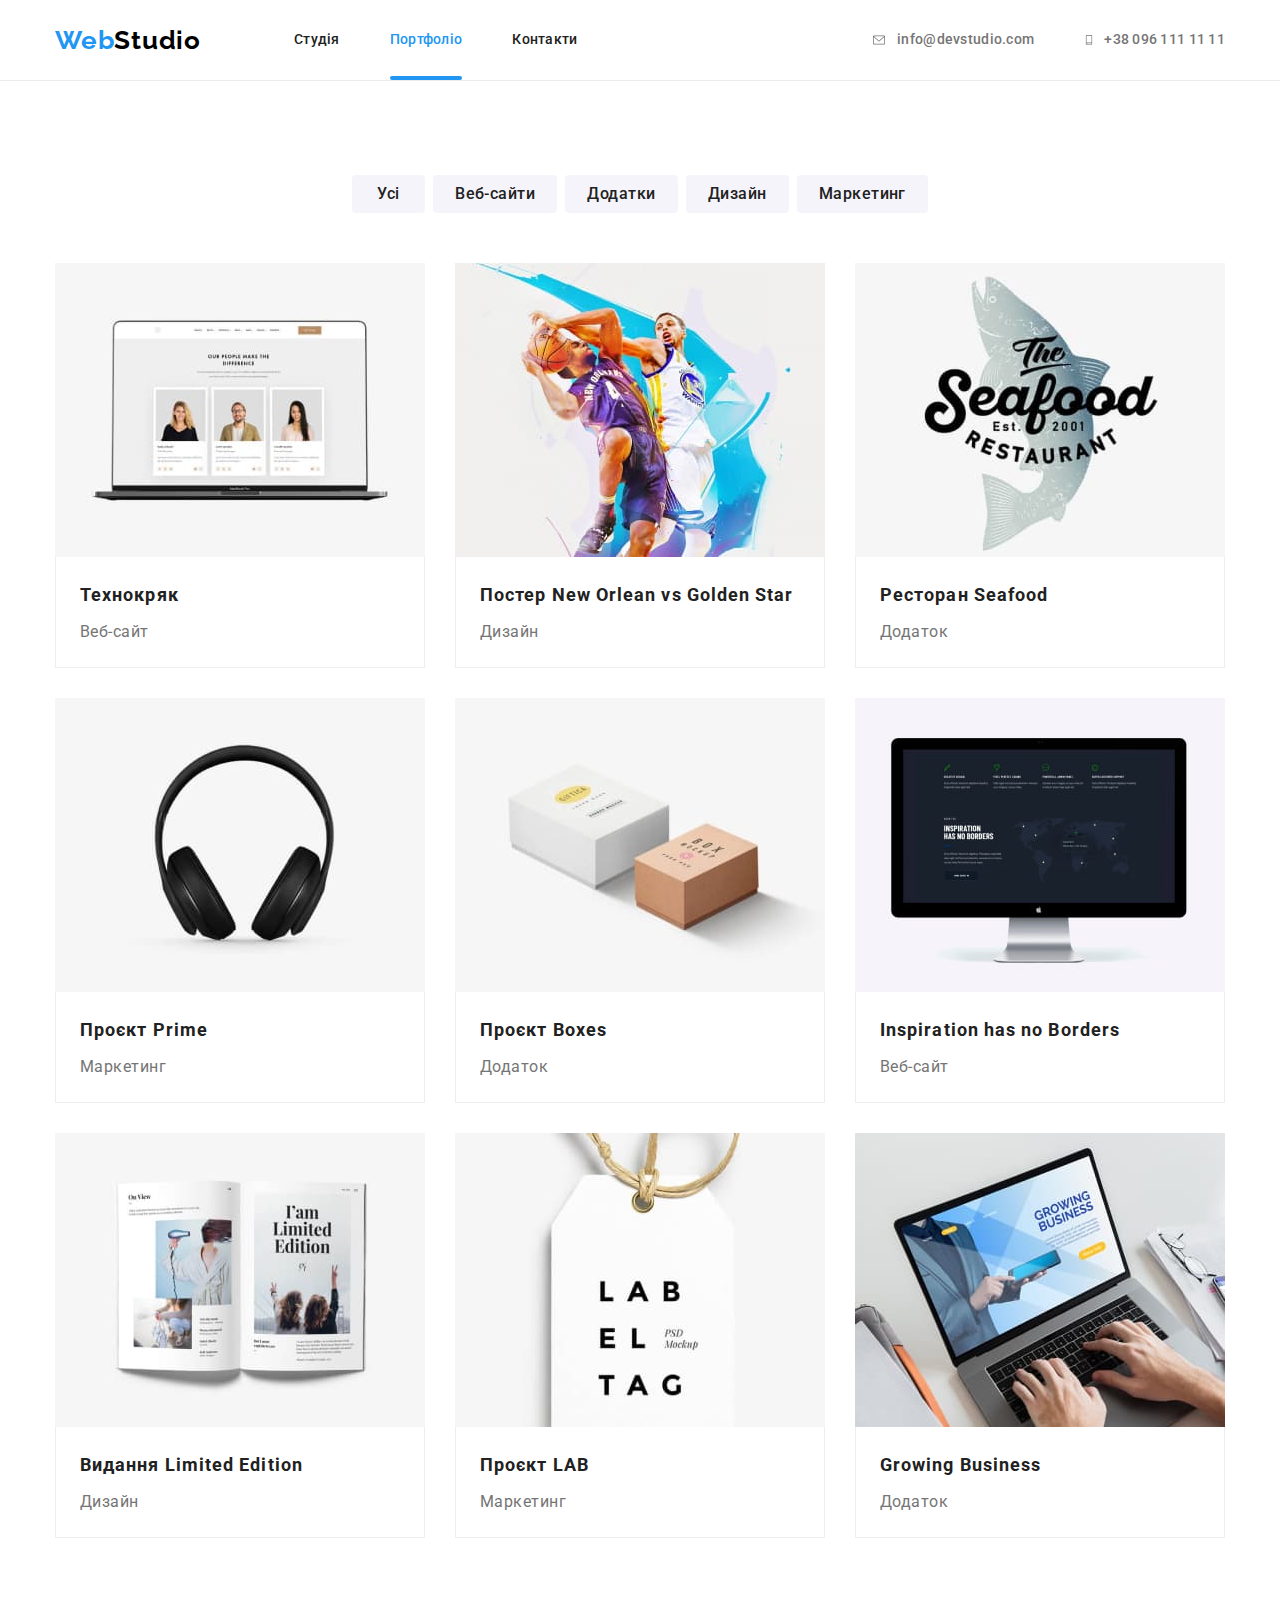
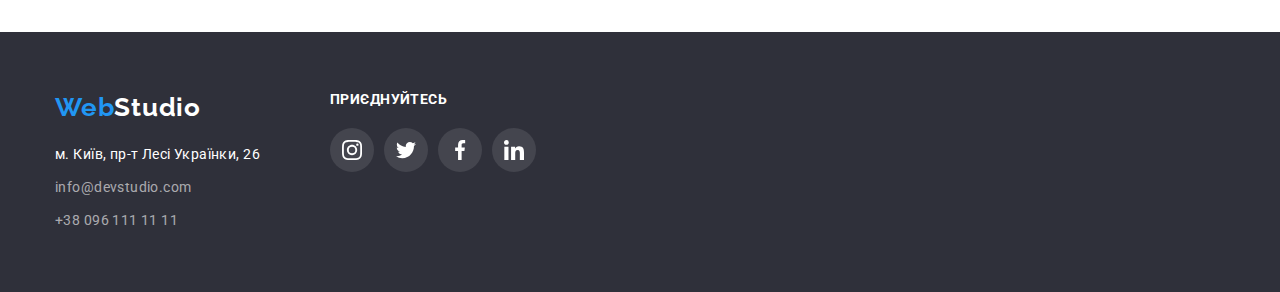
==== portfolio.html @ 46ca6dd7 "primary" ====
<!DOCTYPE html>
<html lang="uk">
<head>
    <meta charset="UTF-8">
    <meta http-equiv="X-UA-Compatible" content="IE=edge">
    <meta name="viewport" content="width=device-width, initial-scale=1.0">
    <title>Web Studio (Version 2.1)</title>
    <link rel="stylesheet" href="https://cdnjs.cloudflare.com/ajax/libs/modern-normalize/1.1.0/modern-normalize.min.css">

    <link rel="preconnect" href="https://fonts.googleapis.com">
    <link rel="preconnect" href="https://fonts.gstatic.com" crossorigin>
    <link href="https://fonts.googleapis.com/css2?family=Raleway:wght@700&family=Roboto:wght@400;500;700;900&display=swap"
    rel="stylesheet">
    <link rel="stylesheet" href="./css/styles.css">
</head>
<body>
    <header class="header">
       <div class="main-nav container">
        <nav class="sub-nav">
            <a class="logo link" href="./index.html">Web<span class="logo-header">Studio</span></a>
            <ul class="site-nav list">
                <li class="item"><a class="link act" href="./index.html">Студія</a></li>
                <li class="item"><a class="link current act" href="./portfolio.html">Портфоліо</a></li>
                <li class="item"><a class="link act" href="">Контакти</a></li>
            </ul>
        </nav>
        <ul class="header-contacts list">
            <li class="item">
                <a class="link act" href="mailto:info@devstudio.com">
                    <svg class="contacts-icon" aria-label="Електронна пошта" width="16" height="12">
                        <use href="./images/icons.svg#icon-envelope"></use>
                    </svg>
                     <span>info@devstudio.com</span></a></li>
            <li class="item">
                <a class="link act" href="tel:+380961111111">
                    <svg class="contacts-icon" aria-label="Номер телефону" width="10" height="16">
                        <use href="./images/icons.svg#icon-smartphone"></use>
                    </svg>
                    <span>+38 096 111 11 11</span></a></li>
        </ul>
       </div>
    </header>
    <main>
        <section class="works section">
            <div class="container">
                <h1 class="visually-hidden">Наші роботи</h1>
                <ul class="works-btns list">
                    <li class="item"><button class="btn current" type="button">Усі</button></li>
                    <li class="item"><button class="btn" type="button">Веб-сайти</button></li>
                    <li class="item"><button class="btn" type="button">Додатки</button></li>
                    <li class="item"><button class="btn" type="button">Дизайн</button></li>
                    <li class="item"><button class="btn" type="button">Маркетинг</button></li>
                </ul>
                <ul class="works-list list">
                    <li class="elem">
                        <a class="link" href="">
                            <div class="work-thumb">
                                <img src="./images/portf1.jpg" alt="Сайт Технокряк на ноутбуці" width="370" height="294">
                                <p class="work-overlay-text">Ресурс пропонує комплексні пропозиції з різним рівнем функціоналу та сервісів. Все це дозволить відвідувачу отримати
                                вичерпні відомості про компанію чи приватну особу.</p>
                            </div>
                            <div class="item">
                                <h2 class="work-name">Технокряк</h2>
                                <p class="work-descr">Веб-сайт</p>
                            </div>
                        </a>
                    </li>
                    <li class="elem">
                        <a class="link" href="">
                            <div class="work-thumb">
                                <img src="./images/portf2.jpg" alt="Два баскетболіста з м'ячем" width="370" height="294">
                                <p class="work-overlay-text">Ресурс пропонує комплексні пропозиції з різним рівнем функціоналу та сервісів. Все це
                                дозволить відвідувачу отримати вичерпні відомості про компанію чи приватну особу.</p>
                            </div>
                            <div class="item">
                                <h2 class="work-name">Постер New Orlean vs Golden Star</h2>
                                <p class="work-descr">Дизайн</p>
                            </div>
                        </a>
                    </li>
                    <li class="elem">
                        <a class="link" href="">
                            <div class="work-thumb">
                                <img src="./images/portf3.jpg" alt="Логотип ресторану Seafood" width="370" height="294">
                                <p class="work-overlay-text">Ресурс пропонує комплексні пропозиції з різним рівнем функціоналу та сервісів. Все це
                                    дозволить відвідувачу отримати вичерпні відомості про компанію чи приватну особу.</p>
                            </div>
                            <div class="item">
                                <h2 class="work-name">Ресторан Seafood</h2>
                                <p class="work-descr">Додаток</p>
                            </div>
                        </a>
                    </li>
                    <li class="elem">
                        <a class="link" href="">
                            <div class="work-thumb">
                                <img src="./images/portf4.jpg" alt="Навушники" width="370" height="294">
                                <p class="work-overlay-text">Ресурс пропонує комплексні пропозиції з різним рівнем функціоналу та сервісів. Все це
                                    дозволить відвідувачу отримати вичерпні відомості про компанію чи приватну особу.</p>
                            </div>        
                            <div class="item">
                                <h2 class="work-name">Проєкт Prime</h2>
                                <p class="work-descr">Маркетинг</p>
                            </div>
                        </a>
                    </li>
                    <li class="elem">
                        <a class="link" href="">
                            <div class="work-thumb">
                                <img src="./images/portf5.jpg" alt="Біла та світлокоричнева коробки" width="370" height="294">
                                <p class="work-overlay-text">Ресурс пропонує комплексні пропозиції з різним рівнем функціоналу та сервісів. Все це
                                    дозволить відвідувачу отримати вичерпні відомості про компанію чи приватну особу.</p>
                            </div>
                            <div class="item">
                                <h2 class="work-name">Проєкт Boxes</h2>
                                <p class="work-descr">Додаток</p>
                            </div>
                        </a>
                    </li>
                    <li class="elem">
                        <a class="link" href="">
                            <div class="work-thumb">
                                <img src="./images/portf6.jpg" alt="Сайт Inspiration has no Borders на моніторі" width="370" height="294">
                                <p class="work-overlay-text">Ресурс пропонує комплексні пропозиції з різним рівнем функціоналу та сервісів. Все це
                                    дозволить відвідувачу отримати вичерпні відомості про компанію чи приватну особу.</p>
                            </div>
                            <div class="item">
                                <h2 class="work-name">Inspiration has no Borders</h2>
                                <p class="work-descr">Веб-сайт</p>
                            </div>
                        </a>
                    </li>
                    <li class="elem">
                        <a class="link" href="">
                            <div class="work-thumb">
                                <img src="./images/portf7.jpg" alt="Видання Limited Edition" width="370" height="294">
                                <p class="work-overlay-text">Ресурс пропонує комплексні пропозиції з різним рівнем функціоналу та сервісів. Все це
                                    дозволить відвідувачу отримати вичерпні відомості про компанію чи приватну особу.</p>
                            </div>
                            <div class="item">
                                <h2 class="work-name">Видання Limited Edition</h2>
                                <p class="work-descr">Дизайн</p>
                            </div>
                        </a>
                    </li>
                    <li class="elem">
                        <a class="link" href="">
                            <div class="work-thumb">
                                <img src="./images/portf8.jpg" alt="Проєкт LAB" width="370" height="294">
                                <p class="work-overlay-text">Ресурс пропонує комплексні пропозиції з різним рівнем функціоналу та сервісів. Все це
                                    дозволить відвідувачу отримати вичерпні відомості про компанію чи приватну особу.</p>
                            </div>
                            <div class="item">
                                <h2 class="work-name">Проєкт LAB</h2>
                                <p class="work-descr">Маркетинг</p>
                            </div>
                        </a>
                    </li>
                    <li class="elem">
                        <a class="link" href="">
                            <div class="work-thumb">
                                <img src="./images/portf9.jpg" alt="Руки на клавіатурі ноутбука" width="370" height="294">
                                <p class="work-overlay-text">Ресурс пропонує комплексні пропозиції з різним рівнем функціоналу та сервісів. Все це
                                    дозволить відвідувачу отримати вичерпні відомості про компанію чи приватну особу.</p>
                            </div>
                            <div class="item">
                                <h2 class="work-name">Growing Business</h2>
                                <p class="work-descr">Додаток</p>
                            </div>
                        </a>
                    </li>
                </ul>
            </div>
        </section>
    </main>
    
    <footer class="footer">
        <div class="footer-main container">
            <div class="address-block">
                <a class="footer-logo logo link" href="./index.html">Web<span class="logo-footer">Studio</span></a>
                <address>
                    <ul class="footer-list list">
                        <li class="item"><a class="address link act" href="https://goo.gl/maps/8GFU1sr81HUxA8uv8" target="_blank"
                            rel="noreferrer noopener nofollower">
                            м. Київ, пр-т Лесі Українки, 26</a></li>
                        <li class="item"><a class="footer-contacts link act" href="mailto:info@devstudio.com">info@devstudio.com</a></li>
                        <li class="item"><a class="footer-contacts link act" href="tel:+380961111111">+38 096 111 11 11</a></li>
                    </ul>
                </address>
            </div>
            <div class="soc-block">
                <p class="text">Приєднуйтесь</p>
                <ul class="footer-soc-list list">
                    <li class="footer-soc-items">
                        <a href="" class="footer-soc-link link">
                            <svg class="footer-soc-icon" width="20" height="20">
                                <use href="./images/icons.svg#icon-instagram"></use>
                            </svg>
                        </a>
                    </li>
                    <li class="footer-soc-items">
                        <a href="" class="footer-soc-link link">
                            <svg class="footer-soc-icon" width="20" height="20">
                                <use href="./images/icons.svg#icon-twitter"></use>
                            </svg>
                        </a>
                    </li>
                    <li class="footer-soc-items">
                        <a href="#" class="footer-soc-link link">
                            <svg class="footer-soc-icon" width="20" height="20">
                                <use href="./images/icons.svg#icon-facebook"></use>
                            </svg>
                        </a>
                    </li>
                    <li class="footer-soc-items">
                        <a href="" class="footer-soc-link link">
                            <svg class="footer-soc-icon" width="20" height="20">
                                <use href="./images/icons.svg#icon-linkedin"></use>
                            </svg>
                        </a>
                    </li>
                </ul>


            </div>
        </div>
    </footer> 
    
</body>
</html>
---- css/styles.css ----
:root {
    --primary-text-color: #757575;
    --title-text-color: #212121;
    --accent-color: #2196F3;
    --footer-text-color: rgba(255, 255, 255, 0.6);
    --dark-text-color: #000000;
    --light-text-color:#ffffff;
    --primary-bgd-color:#ffffff;
    --secondary-bgd-color:#2F303A;
    --additional-bgd-color:#F5F4FA;
    --active-bgd-color:#188CE8;
    --primary-icon-color: #AFB1B8;

    
    --team-shadow:0px 1px 3px rgba(0, 0, 0, 0.12), 0px 1px 1px rgba(0, 0, 0, 0.14), 0px 2px 1px rgba(0, 0, 0, 0.2);
    --works-shadow:0px 1px 1px rgba(0, 0, 0, 0.12), 0px 4px 4px rgba(0, 0, 0, 0.06), 1px 4px 6px rgba(0, 0, 0, 0.16);
    --workbtns-shadow: 0px 3px 1px rgba(0, 0, 0, 0.1), 0px 1px 2px rgba(0, 0, 0, 0.08), 0px 2px 2px rgba(0, 0, 0, 0.12);
    border-radius: 4px;
    
    --light-border-color:#EEEEEE;
    --header-border-color:#ECECEC;

    --primary-cubic-bezier : cubic-bezier(0.4, 0, 0.2, 1);

    } 


body {
    color: var(--primary-text-color) ;
    transition-;
    font-family: 'Roboto', 'Helvetica', sans-serif;
    font-size: 14px;
    letter-spacing: 0.03em;
    background-color: var(--primary-bgd-color);
}

p,
h1,
h2,
h3,
h4,
h5,
h6 {
    margin: 0;
}

ul {
    margin: 0;
    padding: 0;
}

img {
    display: block;
    max-width: 100%;
    height: auto;
}

.link {
    text-decoration: none;
}

.btn {
    display: inline-block;
    border: 1px solid transparent; 
    border-radius: 4px;

    font-family: inherit;
    cursor: pointer;
} 

.list {
    list-style: none;
} 

.container {
    width: 1200px;
    padding-left: 15px;
    padding-right: 15px;
    margin-left: auto;
    margin-right: auto;
}

/* Header */
.header {
    border-bottom: 1px solid var(--header-border-color);
}

.main-nav {
    display: flex;
    align-items: center;
}  

.sub-nav {
    display: flex;
    align-items: center;

}

.logo {
    margin-right: 93px;

    font-family: 'Raleway', sans-serif;
    color: var(--accent-color);
    font-weight: 700;
    font-size: 26px;
    line-height: 1.19;
    letter-spacing: 0.03em;
}

.logo-header {
    color: var(--dark-text-color);
}

.site-nav {
    display: flex;
} 

.site-nav .item + .item{
    margin-left: 50px;
}


.site-nav .link {
    display: block;
    padding-top: 32px;
    padding-bottom: 32px;
    
    color: var(--title-text-color);
    font-weight: 500;
    font-size: 14px;
    line-height: 1.14;
    letter-spacing: 0.02em;
}

 .link.current {
    position: relative;
    color: var(--accent-color);
} 

.link.current::after {
    position: absolute;
    bottom:0;
    left: 0;
    width: 100%;
    height: 4px;
    content: "";
    
    background-color: var(--accent-color) ;
    border-radius: 2px;
}

.link.act {
    transition: color 250ms var(--primary-cubic-bezier);
}

.link.act:hover,
.link.act:focus {
    color: var(--accent-color);
}

.header-contacts {
    display: flex;
    align-items: center;
    margin-left: auto;
}

/* .header-contacts .item {
    display: flex;
    align-items: center;
    justify-content: center;
} */


.header-contacts .item + .item {
    margin-left: 50px;
}

.header-contacts .link {
    display: flex;
    align-items:center ;
    padding-top: 32px;
    padding-bottom: 32px;

    color: var(--primary-text-color);
    font-weight: 500;
    font-size: 14px;
    line-height: 1.14;
    letter-spacing: 0.02em;
}

.contacts-icon {
    fill: currentColor;
    margin-right: 10px;
}


/* Hero */
.hero {
    background-color: #C4C4C4;
    text-align: center;
    padding: 200px 0;

    background-image: linear-gradient(rgba(47, 48, 58, 0.4), rgba(47, 48, 58, 0.4)) , url(../images/herobgd.jpg);
    background-repeat: no-repeat;
    background-position: center;
    background-size: cover;
}

.hero-title {
    margin: 0 auto 30px;
    width: 696px;
    
    color: var(--light-text-color);
    font-weight: 900;
    font-size: 44px;
    line-height: 1.36;
    letter-spacing: 0.06em;
    text-transform: uppercase;
}

.hero .btn {
    padding: 10px 24px;
    min-width: 200px;

    color: var(--light-text-color);
    font-weight: 700;
    font-size: 16px;
    line-height: 1.88;
    letter-spacing: 0.06em;
    background-color: var(--accent-color);
    border: none;

    transition: background-color 250ms var(--primary-cubic-bezier);
}

.hero .btn:hover,
.hero .btn:focus {
    background-color: var(--active-bgd-color);
}

/* Переваги */
.section {
    padding-top: 94px;
    padding-bottom: 94px;
}

.ourbenefits {
    padding-bottom: 0;
}

.visually-hidden {
    position: absolute;
    width: 1px;
    height: 1px;
    margin: -1px;
    border: 0;
    padding: 0;
    overflow: hidden;
}

.benefits {
    display: flex;
}

.benefits-bgd {
    display: flex;
    justify-content: center;
    align-items: center;
    width: 270px;
    height: 120px;
    margin-bottom: 30px;
    
    background-color: var(--additional-bgd-color);
}

.benefits .subtitle {
    margin-bottom: 10px;

    font-size: 14px;
    line-height: 1.14;
    letter-spacing: 0.03em;
    text-transform: uppercase;
    color: var(--title-text-color);
}

.benefits .text {
    font-size: 14px;
    line-height: 1.71;
    letter-spacing: 0.03em;
}

.benefits .item + .item {
    margin-left: 30px;
}

/* Чим займаємося */
.about-list {
    display: flex;
}

.about-list .item {
    width: calc((100% - 60px) / 3);
}

.about-list .item:not(:last-child) {
    margin-right: 30px;
}

.about .item {
    position: relative;
}

.about-text {
    position: absolute;
    bottom: 0;
    left: 0;
    width: 100%;
    height: 70px;
    display: flex;
    justify-content: center;
    align-items: center;
   
    text-transform: uppercase;
    font-weight: 700;
    line-height: 1.14;
    color:var(--light-text-color);
    background-color: rgba(47, 48, 58, 0.8);        
}

.title {
    margin-bottom: 50px;

    font-size: 36px;
    line-height: 1.16;
    text-align: center;
    letter-spacing: 0.03em;
    color: var(--title-text-color);
}

/* Наша команда */
.team {
    background-color: var(--additional-bgd-color);
}

.team-list .items {
    background-color: var(--primary-bgd-color);
}

.team-list {
    display: flex;
}

.team-list .items {
    max-width: 270px;
    width: calc((100% - 90px) / 4);
    box-shadow: var(--team-shadow);
    border-radius: 0px 0px 4px 4px;
    overflow: hidden;
}

.team-list .items:not(:last-child) {
    margin-right: 30px;
}

.team-list .item {
    font-size: 16px;
    line-height: 1.18;
    text-align: center;
    letter-spacing: 0.03em;
}

.team .mate {
    margin-bottom: 10px;
    padding-top: 30px;

    font-weight: 500;
    color: var(--title-text-color);
}

.team .job {
    margin-bottom: 16px;
}

.team-soc-list {
    display: flex;
    justify-content: center;
    padding-bottom: 30px;
}

.team-soc-items {
    width: 44px;
    height: 44px;
}

.team-soc-items:not(:last-child) {
    margin-right: 10px;
}

.team-soc-link {
    width: 100%;
    height: 100%;
    display: flex;
    border-radius: 50%;
    justify-content: center;
    align-items: center;

    color: var(--primary-icon-color);
    transition: color 250ms var(--primary-cubic-bezier), background-color 250ms var(--primary-cubic-bezier);
}

.team-soc-link:hover,
.team-soc-link:focus {
    color: #ffffff;
    background-color: var(--accent-color);
}

.team-soc-icon {
    fill: currentColor;
}

/* Постійні клієнти  */
.clients-list{
    display: flex;
    justify-content: center;
    align-items: center;
}

.clients-item {
    width: 170px;
    height: 92px;
}

.clients-item:not(:last-child) {
    margin-right: 30px;
}

.clients-link {
    width: 100%;
    height: 100%;
    display: flex;
    justify-content: center;
    align-items: center;
    border: 1px solid var(--primary-icon-color);
    border-radius: 4px;

    color: var(--primary-icon-color);
    transition: color 250ms var(--primary-cubic-bezier), border-color 250ms var(--primary-cubic-bezier);
}


.clients-link:hover,
.clients-link:focus {
    color: var(--accent-color);
    border-color: var(--accent-color);
}

.clients-icon {
    fill: currentColor;
}

/* Футер */
.footer {
    padding-top: 60px;
    padding-bottom: 60px;
    
    background-color: var(--secondary-bgd-color);
}

.footer-main {
    display: flex;
    align-items: flex-start;
    margin-right: auto;
}

.address-block {
    margin-right: 70px;
}

.footer-logo {
    margin-right: 0;
    display: inline-block;
    margin-bottom: 20px;
}

.logo-footer {
    color: var(--light-text-color);
}

.footer-list .item:not(:last-child) {
    margin-bottom: 9px;
}

.address,
.footer-contacts {
    font-style: normal;
    font-weight: 400;
    font-size: 14px;
    line-height: 1.7;
}

.address {
    color:var(--light-text-color);
}

.footer-contacts {
    color: var(--footer-text-color);
}


.soc-block {
    display: flex;
    flex-direction: column;
    align-items: start;
}

.soc-block .text {
    margin-bottom: 20px;
    font-weight: 700;
    line-height: 1.14;
    text-transform: uppercase; 
    color:#ffffff; 
}


.footer-soc-list {
    display: flex;
    justify-content: center;
    align-items: center;
}

.footer-soc-items {
    width: 44px;
    height: 44px;
}

.footer-soc-items:not(:last-child) {
    margin-right: 10px;
}

.footer-soc-link {
    width: 100%;
    height: 100%;
    display: flex;
    border-radius: 50%;
    justify-content: center;
    align-items: center;

    background-color: rgba(255, 255, 255, 0.1);
    color: #ffffff;
    transition: background-color 250ms var(--primary-cubic-bezier);
}

.footer-soc-link:hover,
.footer-soc-link:focus {
    background-color: var(--accent-color);
}

.footer-soc-icon {
    fill: currentColor;
}










/* --------------PORTFOLIO page-------------------------------------------- */
.works-btns {
    display: flex;
    justify-content: center;
    margin-bottom: 50px;
}

.works-btns .btn {
    padding: 6px 22px;
    min-width: 73px;
    border: none;    

    font-weight: 500;
    font-size: 16px;
    line-height: 1.62;
    text-align: center;
    letter-spacing: 0.03em;
    color: var(--title-text-color);
    background-color: var(--additional-bgd-color); 

    transition: color 250ms var(--primary-cubic-bezier), background-color 250ms var(--primary-cubic-bezier), 
    box-shadow 250ms var(--primary-cubic-bezier);
}

.works-btns .item + .item{
    margin-left: 8px;
} 


.works-btns .btn:hover,
.works-btns .btn:focus {
    color: var(--light-text-color);
    background-color: var(--accent-color);
    box-shadow: var(--workbtns-shadow);

}

.works-list {
    display: flex;
    flex-wrap: wrap;
}

.works-list .elem {
    width: calc((100% - 60px) / 3);
    margin-right: 30px;
    margin-bottom: 30px;
}


.works-list .elem:nth-child(3n) {
    margin-right: 0;
}

.works-list .elem:nth-last-child(-n+3) {
    margin-bottom: 0;
}

.works-list .link {
    display: block;

    transition: box-shadow 250ms var(--primary-cubic-bezier);
}

.works-list .link:hover,
.works-list .link:focus {
    box-shadow: var(--works-shadow);
}

.works-list .item {
    padding: 20px 24px;
    border: 1px solid var(--light-border-color);
    border-top: none;
}

.work-thumb {
    position: relative;
    overflow: hidden;
}

.works-list .link:hover .work-overlay-text,
.works-list .link:focus .work-overlay-text {
    transform: translateY(0);
}

.work-overlay-text {
    position: absolute;
    top: 1px;
    height: 100%;
    padding: 63px 24px;

    transition: transform 250ms var(--primary-cubic-bezier);
    transform: translateY(100%);

    background-color: rgba(33, 150, 243, 0.9);
    color: #FFFFFF;
    font-weight: 400;
    font-size: 18px;
    line-height: 1.56;
    
}

.work-name {
    font-size: 18px;
    line-height: 2;
    letter-spacing: 0.06em;
    color: var(--title-text-color);
    margin-bottom: 4px;
}

.work-descr {
    font-size: 16px;
    line-height: 1.88;
    letter-spacing: 0.03em;
    color: var(--primary-text-color);
}

















 /* --------------------------Modal--------------- */


 .backdrop {
     position: fixed;
     top: 0;
     left: 0;
     width: 100%;
     height: 100%;

    transition: opacity 500ms linear, visibility 500ms linear;

    background-color: rgba(0, 0, 0, 0.2);
 }

 .modal {
     position: absolute;
     top: 50%;
     left: 50%;
     min-width: 528px;
     min-height: 581px;
     transform: translate(-50%, -50%) scale(1);
     transition: transform 500ms linear, visibility 500ms linear;

     background-color: #FFFFFF;
     box-shadow: 0px 1px 3px rgba(0, 0, 0, 0.12), 0px 1px 1px rgba(0, 0, 0, 0.14), 0px 2px 1px rgba(0, 0, 0, 0.2);
     border-radius: 4px;
 }

 .backdrop.is-hidden .modal {
    transform: translate(-50%, -50%) scale(0);

 }

 .modal-close {
     position: absolute;
     top: 8px;
     right: 8px;
     width: 30px;
     height: 30px;
     background-color: transparent;
     display: flex;
     align-items: center;
     justify-content: center; 

     border: 1px solid rgba(0, 0, 0, 0.1);
     border-radius: 50%;
 }

 .is-hidden {
     opacity: 0;
     visibility: hidden;
     pointer-events: none;
 }
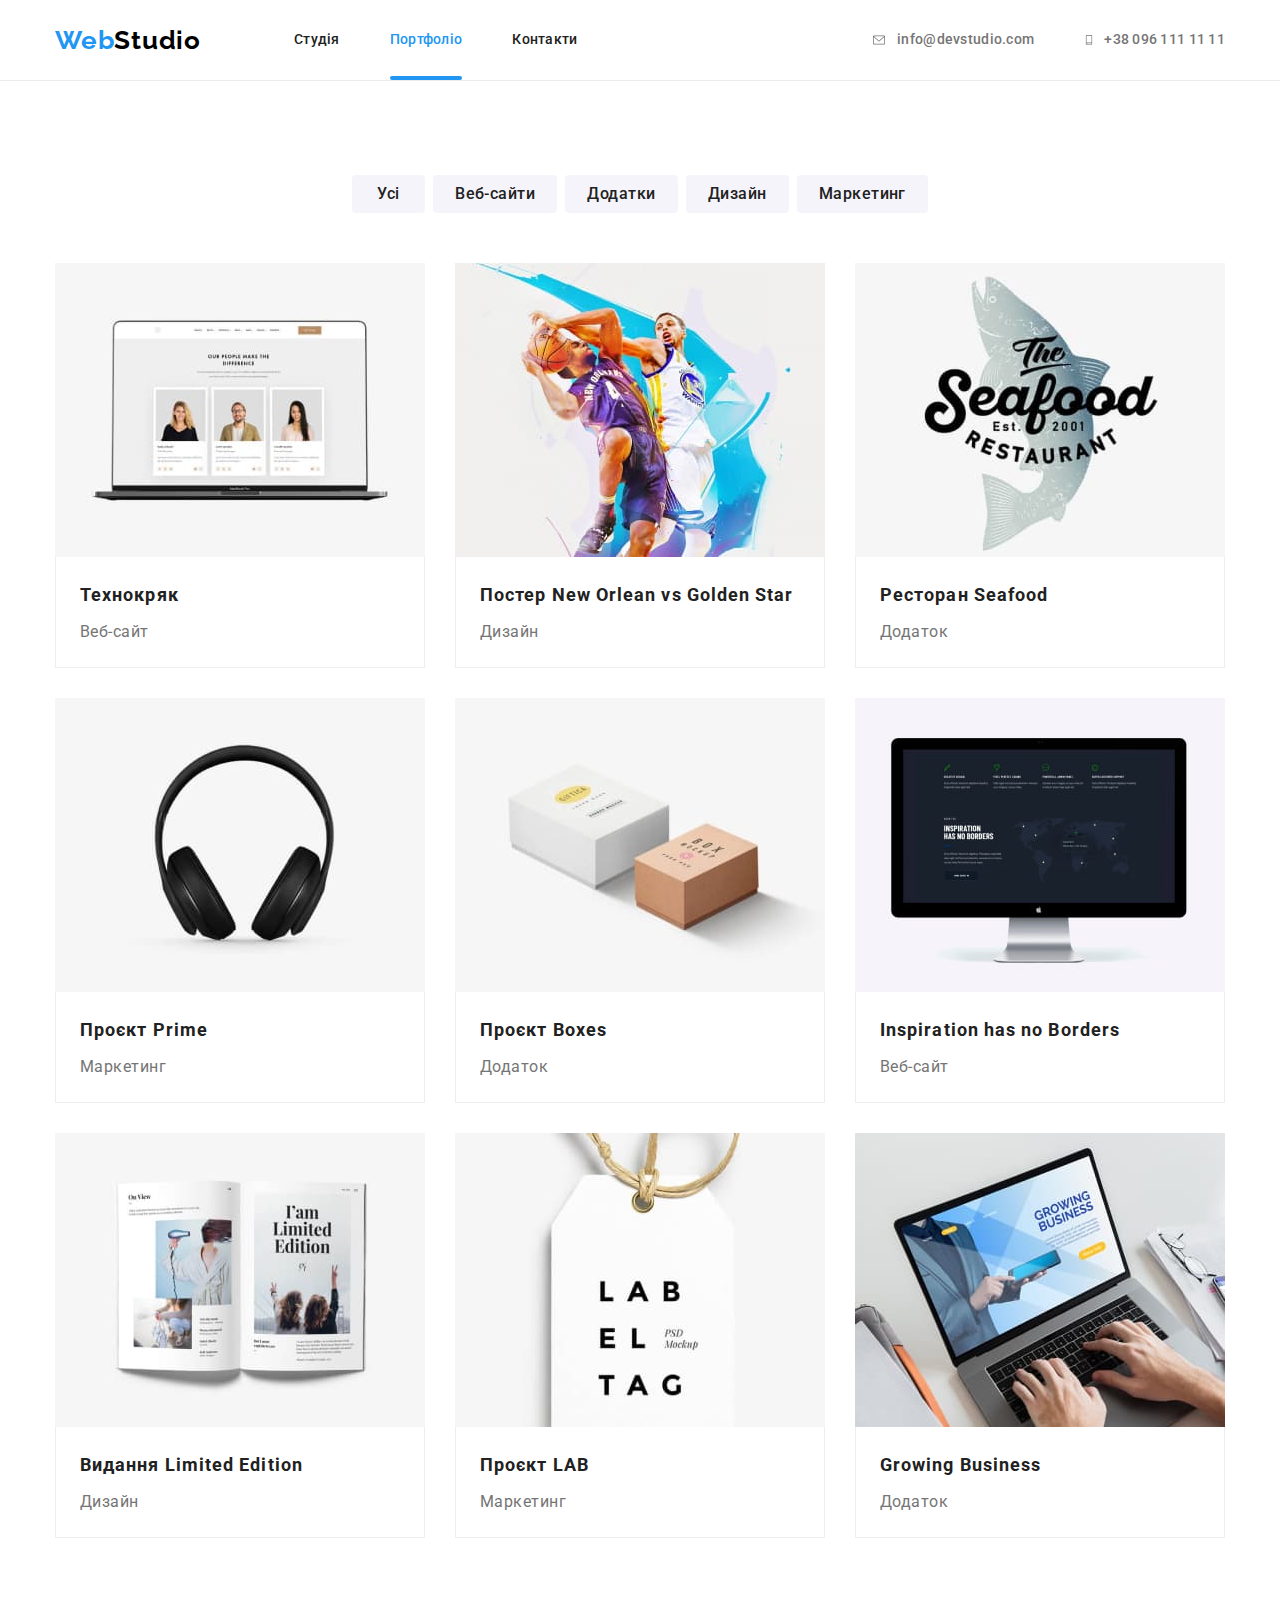
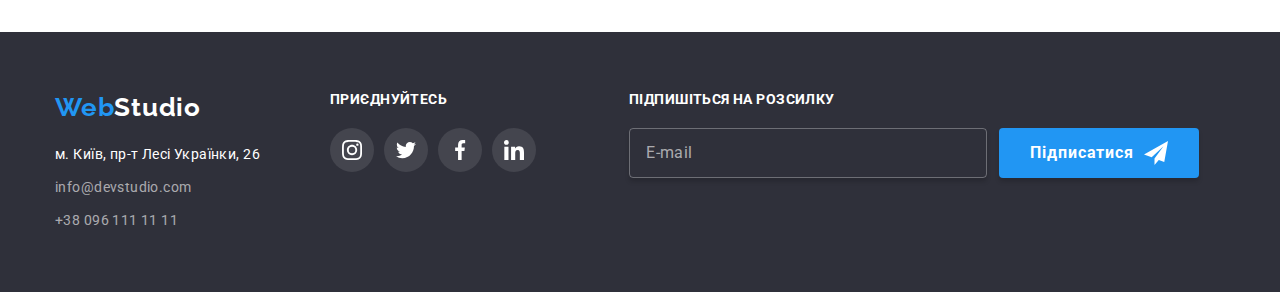
==== commit b1b1f43c: "first changes" ====
--- a/portfolio.html
+++ b/portfolio.html
@@ -223,6 +223,17 @@
 
 
             </div>
+            <div class="subscribe-block">
+                <p class="text">Підпишіться на розсилку</p>
+                <div class="subscribe-form">
+                    <input class="subscribe-input" type="email" name="email" placeholder="E-mail">
+                    <button class="subscribe-btn btn" type="submit">Підписатися
+                        <svg class="subscribe-icon" width="24" height="24">
+                            <use href="./images/icons.svg#icon-subscribe"></use>
+                        </svg>
+                    </button>
+                </div>
+            </div>
         </div>
     </footer> 
     
--- a/css/styles.css
+++ b/css/styles.css
@@ -218,7 +218,9 @@
     text-transform: uppercase;
 }
 
-.hero .btn {
+.hero .btn,
+.subscribe-btn,
+.modal-form-btn {
     padding: 10px 24px;
     min-width: 200px;
 
@@ -234,7 +236,11 @@
 }
 
 .hero .btn:hover,
-.hero .btn:focus {
+.hero .btn:focus,
+.subscribe-btn:hover,
+.subscribe-btn:focus,
+.modal-form-btn:hover,
+.modal-form-btn:focus {
     background-color: var(--active-bgd-color);
 }
 
@@ -511,9 +517,11 @@
     display: flex;
     flex-direction: column;
     align-items: start;
-}
-
-.soc-block .text {
+    margin-right: 93px;
+}
+
+.soc-block .text,
+.subscribe-block .text {
     margin-bottom: 20px;
     font-weight: 700;
     line-height: 1.14;
@@ -559,9 +567,48 @@
     fill: currentColor;
 }
 
-
-
-
+.subscribe-form {
+    display: flex;
+
+} 
+
+.subscribe-input {
+    width: 358px;
+    height: 50px;
+    padding: 15px 16px;
+    margin-right: 12px;
+
+    border: 1px solid rgba(255, 255, 255, 0.3);
+    box-shadow: 0px 4px 4px rgba(0, 0, 0, 0.15);
+    border-radius: 4px;
+    background-color: transparent;
+    color: var(--light-text-color);
+    outline: transparent;
+}
+
+.subscribe-input::placeholder {
+    color: rgba(255, 255, 255, 0.6);
+    font-weight: 400;
+    font-size: 16px;
+    line-height: 1.25;
+    letter-spacing: 0.03em;
+}
+
+.subscribe-btn {
+    display: flex;
+    align-items: center;
+    justify-content: center;
+    padding: 10px 24px;
+    
+    box-shadow: 0px 4px 4px rgba(0, 0, 0, 0.15);  
+}
+
+
+.subscribe-icon {
+    margin-left: 10px;
+
+    fill: var(--light-text-color);
+}
 
 
 
@@ -701,60 +748,154 @@
 
 
  /* --------------------------Modal--------------- */
-
-
  .backdrop {
-     position: fixed;
-     top: 0;
-     left: 0;
-     width: 100%;
-     height: 100%;
+    position: fixed;
+    top: 0;
+    left: 0;
+    width: 100%;
+    height: 100%;
 
     transition: opacity 500ms linear, visibility 500ms linear;
-
     background-color: rgba(0, 0, 0, 0.2);
  }
 
  .modal {
-     position: absolute;
-     top: 50%;
-     left: 50%;
-     min-width: 528px;
-     min-height: 581px;
-     transform: translate(-50%, -50%) scale(1);
-     transition: transform 500ms linear, visibility 500ms linear;
-
-     background-color: #FFFFFF;
-     box-shadow: 0px 1px 3px rgba(0, 0, 0, 0.12), 0px 1px 1px rgba(0, 0, 0, 0.14), 0px 2px 1px rgba(0, 0, 0, 0.2);
-     border-radius: 4px;
+    position: absolute;
+    top: 50%;
+    left: 50%;
+    min-width: 528px;
+    min-height: 581px;
+    transform: translate(-50%, -50%) scale(1);
+    transition: transform 500ms linear, visibility 500ms linear;
+
+    background-color: #FFFFFF;
+    box-shadow: 0px 1px 3px rgba(0, 0, 0, 0.12), 0px 1px 1px rgba(0, 0, 0, 0.14), 0px 2px 1px rgba(0, 0, 0, 0.2);
+    border-radius: 4px;
  }
 
  .backdrop.is-hidden .modal {
     transform: translate(-50%, -50%) scale(0);
-
  }
 
  .modal-close {
-     position: absolute;
-     top: 8px;
-     right: 8px;
-     width: 30px;
-     height: 30px;
-     background-color: transparent;
-     display: flex;
-     align-items: center;
-     justify-content: center; 
-
-     border: 1px solid rgba(0, 0, 0, 0.1);
-     border-radius: 50%;
+    position: absolute;
+    top: 8px;
+    right: 8px;
+    width: 30px;
+    height: 30px;
+    background-color: transparent;
+    display: flex;
+    align-items: center;
+    justify-content: center; 
+
+    border: 1px solid rgba(0, 0, 0, 0.1);
+    border-radius: 50%;
  }
 
  .is-hidden {
-     opacity: 0;
-     visibility: hidden;
-     pointer-events: none;
+    opacity: 0;
+    visibility: hidden;
+    pointer-events: none;
  }
 
-
-
-
+ /* ---MODAL FORM--- */
+.modal-form {
+    padding: 40px;
+    min-width: 528px;
+    min-height: 581px;
+
+    background-color: var(--primary-bgd-color);
+    box-shadow: 0px 1px 3px rgba(0, 0, 0, 0.12), 0px 1px 1px rgba(0, 0, 0, 0.14), 0px 2px 1px rgba(0, 0, 0, 0.2);
+    border-radius: 4px;
+}
+
+.modal-form-title {
+    margin-bottom: 12px;
+
+    font-size: 20px;
+    line-height: 1.15;
+    text-align: center;
+    letter-spacing: 0.03em;
+    color: var(--title-text-color);
+}
+
+.modal-form-item {
+    display: flex;
+    flex-direction: column;
+}
+
+.modal-form-item:not(:last-child) {
+    margin-bottom: 10px;
+}
+
+/* .modal-form-item:last-child {
+    margin-bottom: 20px;
+} */
+
+.modal-form-label {
+    padding-bottom: 4px;
+
+    font-weight: 400;
+    font-size: 12px;
+    line-height: 1.16;
+    letter-spacing: 0.01em;
+    color: var(--primary-text-color);
+}
+
+.modal-form-input {
+    position: relative;
+}
+
+.modal-form-icon {
+    position: absolute;
+}
+
+.modal-form-item input,
+.modal-form-comment {
+    display: block;
+    width: 100%;
+    min-height: 40px;
+    padding-top: 12px;
+    padding-right: 16px;
+    padding-bottom: 12px;
+    padding-left: 42px;
+
+    border: 1px solid rgba(33, 33, 33, 0.2);
+    border-radius: 4px;
+    outline: transparent;
+    cursor: pointer;
+}
+
+
+.modal-form-comment {
+    min-height: 120px;
+    padding-left: 16px;
+    resize: none;
+
+}
+
+.modal-form-policy {
+    margin-top: 20px;
+    margin-bottom: 30px;
+}
+
+.modal-form-submit {
+    display: flex;
+    align-items: center;
+    justify-content: center;
+}
+
+.modal-form-btn {
+    box-shadow: 0px 4px 4px rgba(0, 0, 0, 0.15);
+}
+
+.modal-form-btn:focus,
+.modal-form-btn:hover {
+    box-shadow:  4px 4px rgba(0, 0, 0, 0.25);
+}
+
+
+
+
+
+
